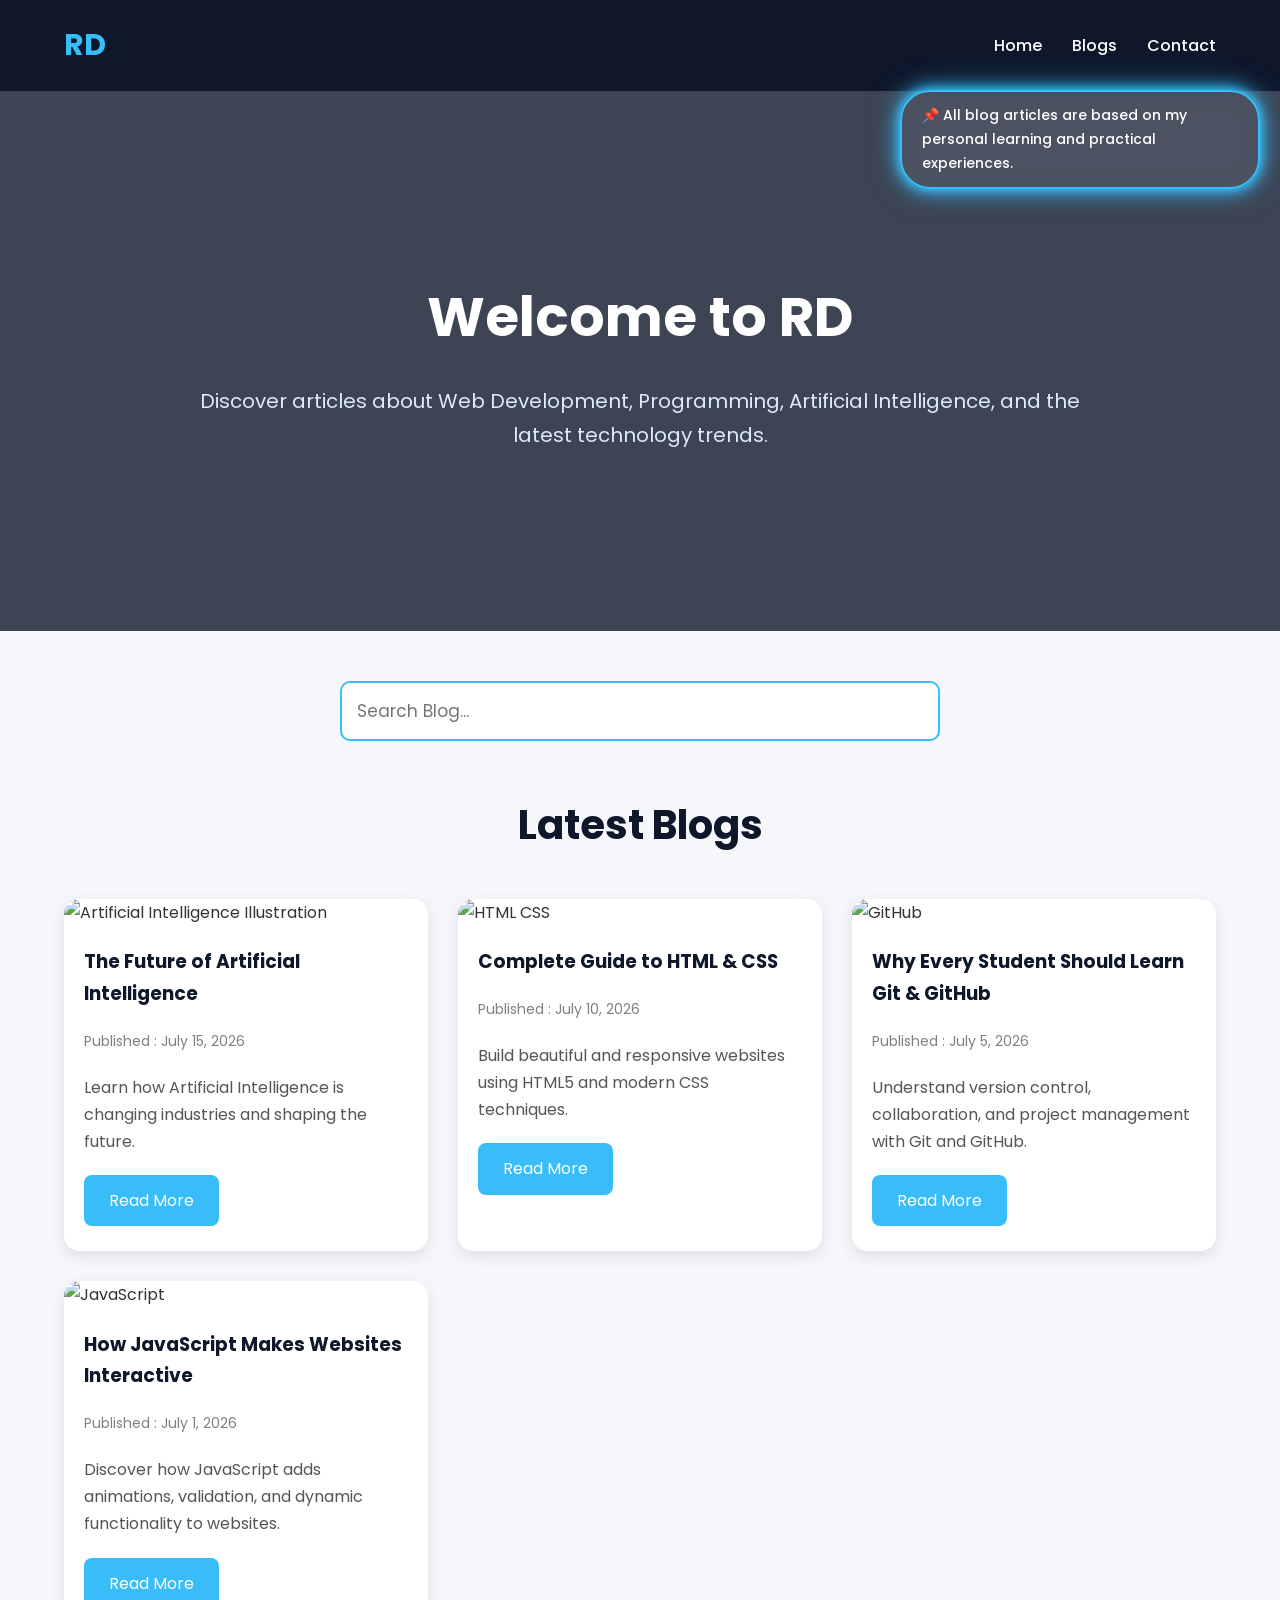
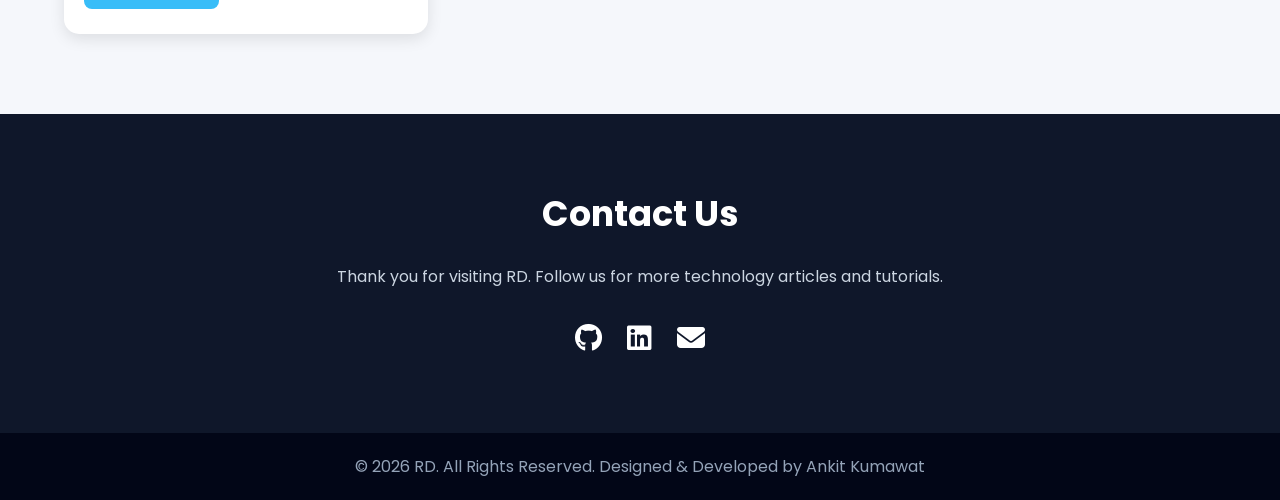
==== index.html @ 8419275a "Complete Internship Task 4" ====
<!DOCTYPE html>
<html lang="en">

<head>

    <meta charset="UTF-8">
    <meta name="viewport" content="width=device-width, initial-scale=1.0">
    <meta
    name="description"
   content="RD is a modern technology blog sharing articles on Artificial Intelligence, HTML, CSS, JavaScript, Git, and Web Development.">
    <title>RD | Blog Website</title>

    <!-- Google Font -->

    <link rel="preconnect" href="https://fonts.googleapis.com">

    <link rel="preconnect" href="https://fonts.gstatic.com" crossorigin>

    <link href="https://fonts.googleapis.com/css2?family=Poppins:wght@300;400;500;600;700&display=swap" rel="stylesheet">

    <!-- Font Awesome -->

    <link rel="stylesheet"
        href="https://cdnjs.cloudflare.com/ajax/libs/font-awesome/6.5.2/css/all.min.css">

       <!-- Transition Api use  -->
        <meta name="view-transition" content="same-origin">

    <link rel="stylesheet" href="style.css">

    <!-- favicon -->

      <link
      rel="icon"
       href="blog-bg.png">

</head>

<body>
    
    

    <!--  Navbar  -->

    <header>

        <nav class="navbar">

            <a href="index.html" class="logo"
            aria-label="RD Home">

    RD

</a>

            <ul class="nav-links">

                <li><a href="index.html">Home</a></li>

                <li><a href="#blogs">Blogs</a></li>

                <li><a href="#contact">Contact</a></li>

            </ul>

        </nav>

        

    </header>
   
     <!-- Floating Note -->
<div class="floating-note">

    📌 All blog articles are based on my personal learning and practical experiences.

</div>

   
    

    <!--  Hero  -->

    <section class="hero">

        <div class="hero-content">

            <h1>Welcome to RD</h1>

            <p>

                Discover articles about Web Development,
                Programming, Artificial Intelligence,
                and the latest technology trends.

            </p>

        </div>

    </section>

    <!--  Search  -->

    <section class="search-section">

        <input
            type="text"
            id="searchBox"
            placeholder="Search Blog..."
            onkeyup="searchPosts()">

    </section>

    <!--  Blog Section  -->

    <section id="blogs" class="blogs">

        <h2>Latest Blogs</h2>

        <div class="blog-container">

            <!-- Blog 1 -->
               <div class="blog-card">
            <img
          src="blog1.png"
          loading="lazy"
          alt="Artificial Intelligence Illustration">

                <h3>The Future of Artificial Intelligence</h3>

                <p class="date">
                    Published : July 15, 2026
                </p>

                <p >

                    Learn how Artificial Intelligence is
                    changing industries and shaping the future.

                </p>

                <a href="blog1.html" class="btn">
                    Read More
                </a>

            </div>

            <!-- Blog 2 -->

            <div class="blog-card">

                <img src="blog2.png" 
                loading="lazy"
                alt="HTML CSS">

                <h3>Complete Guide to HTML & CSS</h3>

                <p class="date">
                    Published : July 10, 2026
                </p>

                <p>

                    Build beautiful and responsive websites
                    using HTML5 and modern CSS techniques.

                </p>

                <a href="blog2.html" class="btn">
                    Read More
                </a>

            </div>

            <!-- Blog 3 -->

            <div class="blog-card">

                <img src="blog3.png" 
                loading="lazy"
                alt="GitHub">

                <h3>Why Every Student Should Learn Git & GitHub</h3>

                <p class="date">
                    Published : July 5, 2026
                </p>

                <p>

                    Understand version control,
                    collaboration, and project management
                    with Git and GitHub.

                </p>

                <a href="blog3.html" class="btn">
                    Read More
                </a>

            </div>

            <!-- Blog 4 -->

            <div class="blog-card">

                <img src="blog4.png"
                loading="lazy"
                 alt="JavaScript">

                <h3>How JavaScript Makes Websites Interactive</h3>

                <p class="date">
                    Published : July 1, 2026
                </p>

                <p>

                    Discover how JavaScript adds
                    animations, validation, and dynamic
                    functionality to websites.

                </p>

                <a href="blog4.html" class="btn">
                    Read More
                </a>

            </div>

        </div>

    </section>

    <!--  Contact -->

    <section id="contact" class="contact">

        <h2>Contact Us</h2>

        <p>

            Thank you for visiting RD.
            Follow us for more technology articles and tutorials.

        </p>

        <div class="social-links">

            <a href="https://github.com/Ankitkumawat1302"
             target="_blank"
             rel="noopener noreferrer">

                <i class="fab fa-github"></i>
            </a>

            <a href="https://www.linkedin.com/in/ankit-kumawat-8a05b1323"
            target="_blank"
            rel="noopener noreferrer" >
                <i class="fab fa-linkedin"></i>
            </a>

            <a href="mailto:ankitkumawat43657@gmail.com?subject=Meeting Request" 
            target="_blank"
            rel="noopener noreferrer">
                <i class="fas fa-envelope"></i>
            </a>

        </div>

    </section>

    <!-- Footer -->

    <footer>

        <p>

           © 2026 RD. All Rights Reserved.
Designed & Developed by Ankit Kumawat

        </p>

    </footer>

    
    <!-- JavaScript -->

    <script src="script.js"></script>

</body>

</html>
---- style.css ----
/* 
   Global Styles
*/

*{
    margin:0;
    padding:0;
    box-sizing:border-box;
    font-family:'Poppins',sans-serif;
    scroll-behavior:smooth;
}

body{
    background:#f5f7fb;
    color:#333;
    line-height:1.7;
}

/* 
   Navbar
 */

header{
    width:100%;
    background:#0f172a;
    position:sticky;
    top:0;
    z-index:1000;
}

.navbar{
    width:90%;
    margin:auto;
    display:flex;
    justify-content:space-between;
    align-items:center;
    padding:20px 0;
}

.logo{
    font-size:30px;
    font-weight:700;
    color:#38bdf8;

    text-decoration:none;
}

.nav-links{
    display:flex;
    list-style:none;
    gap:30px;
}

.nav-links a{
    text-decoration:none;
    color:white;
    font-weight:500;
    transition:.3s;
}

.nav-links a{

position:relative;

}

.nav-links a::after{

content:"";

position:absolute;

left:0;

bottom:-5px;

width:0;

height:2px;

background:#38bdf8;

transition:.3s;

}

.nav-links a:hover::after{

width:100%;

}

.nav-links a.active{

color:#38bdf8;

border-bottom:2px solid #38bdf8;

padding-bottom:4px;

}

/* 
   Hero Section
*/

.hero{
    height:60vh;
    min-height:60vh;
    background:linear-gradient(rgba(15,23,42,.8),
    rgba(15,23,42,.8)),
    url("blog-bg.jpg") center/cover;

    display:flex;
    justify-content:center;
    align-items:center;
    text-align:center;
    color:white;
}

.hero-content{
    width:70%;
}

.hero h1{
    font-size:55px;
    margin-bottom:20px;
}

.hero p{
    font-size:20px;
    color:#dbeafe;
}

/* 
   Search Box
 */

.search-section{
    margin:50px auto;
    text-align:center;
}

#searchBox{
    width:60%;
    max-width:600px;
    padding:15px;
    border:2px solid #38bdf8;
    transition:.3s;
    border-radius:10px;
    outline:none;
    font-size:17px;
}

#searchBox:focus{
    box-shadow:0 0 15px rgba(56,189,248,.3);
}

/*
   Blog Section
*/

.blogs{
    width:90%;
    margin:auto;
    padding-bottom:80px;
}

.blogs h2{
    text-align:center;
    margin-bottom:40px;
    color:#0f172a;
    font-size:40px;
}

.blog-container{

    display:grid;

    grid-template-columns:
    repeat(auto-fit,minmax(300px,1fr));

    gap:30px;
}

/* 
   Blog Card
*/
.blog-date{

    text-align:center;

}
.blog-image{

    width:100%;

    max-width:900px;

    display:block;

    margin:30px auto;

    border-radius:12px;

}

.blog-card{

    background:white;

    border-radius:15px;

    overflow:hidden;

    box-shadow:0 5px 15px rgba(0,0,0,.1);

    transition:.4s;

    display:block;
}

.blog-card:hover{

    transform:translateY(-10px);

    box-shadow:0 15px 25px rgba(0,0,0,.2);
}

.blog-card img{

    width:100%;

    height:220px;

    object-fit:cover;
}

.blog-card h3{

    margin:20px;

    color:#0f172a;
}

.blog-card .date{

    margin:0 20px;

    color:gray;

    font-size:14px;
}

.blog-card p{

    margin:20px;

    color:#555;
}

/* 
   Button
 */

.btn{

    display:inline-block;

    margin:0 20px 25px;

    padding:12px 25px;

    background:#38bdf8;

    color:white;

    text-decoration:none;

    border-radius:8px;

    transition:.3s;
}

.btn:hover{

    background:#0284c7;
}

/*
   Contact
*/

.contact{

    background:#0f172a;

    color:white;

    text-align:center;

    padding:70px 20px;
}

.contact h2{

    margin-bottom:20px;

    font-size:35px;
}

.contact p{

    margin-bottom:25px;

    color:#cbd5e1;
}

.social-links{

    display:flex;

    justify-content:center;

    gap:25px;
}

.social-links a{

    color:white;

    font-size:28px;

    transition:.3s;
}

.social-links a:hover{

    color:#38bdf8;

    transform:scale(1.2);
}

/*
   Footer
 */

footer{

    background:#020617;

    color:#94a3b8;

    text-align:center;

    padding:20px;
}

/*
   Responsive Design
*/

@media(max-width:768px){

.navbar{

    flex-direction:column;

    gap:20px;
}

.nav-links{

    flex-wrap:wrap;

    justify-content:center;
}

.hero{

    height:50vh;
}

.hero h1{

    font-size:38px;
}

.hero p{

    font-size:17px;
}

#searchBox{

    width:90%;
}

.blog-card img{

    height:200px;
}

 /* transition Use  */

 

::view-transition-old(root),
::view-transition-new(root){

    animation-duration:0.4s;

}

::view-transition-old(root){

    animation:fade-out 0.4s ease;

}

::view-transition-new(root){

    animation:fade-in 0.4s ease;

}

@keyframes fade-out{

    from{
        opacity:1;
    }

    to{
        opacity:0;
    }

}

@keyframes fade-in{

    from{
        opacity:0;
    }

    to{
        opacity:1;
    }

}

}

/*
   Floating Toast
 */


.floating-note{

    position:fixed;

    top:90px;

    right:20px;

    max-width:360px;

    padding:12px 20px;

    border:2px solid #38bdf8;

    border-radius:30px;

    background:rgba(255,255,255,.08);

    backdrop-filter:blur(10px);

    color:white;

    font-size:14px;

    font-weight:500;

    box-shadow:

    0 0 8px #38bdf8,

    0 0 18px #38bdf8,

    0 0 30px rgba(56,189,248,.6);

    animation:slideIn .8s ease;

    z-index:9999;

}

@keyframes slideIn{

    from{

        transform:translateX(100px);

        opacity:0;

    }

    to{

        transform:translateX(0);

        opacity:1;

    }

}

@media(max-width:768px){

.floating-note{

    right:10px;

    left:10px;

    max-width:none;

    top:80px;

    font-size:13px;

}

}
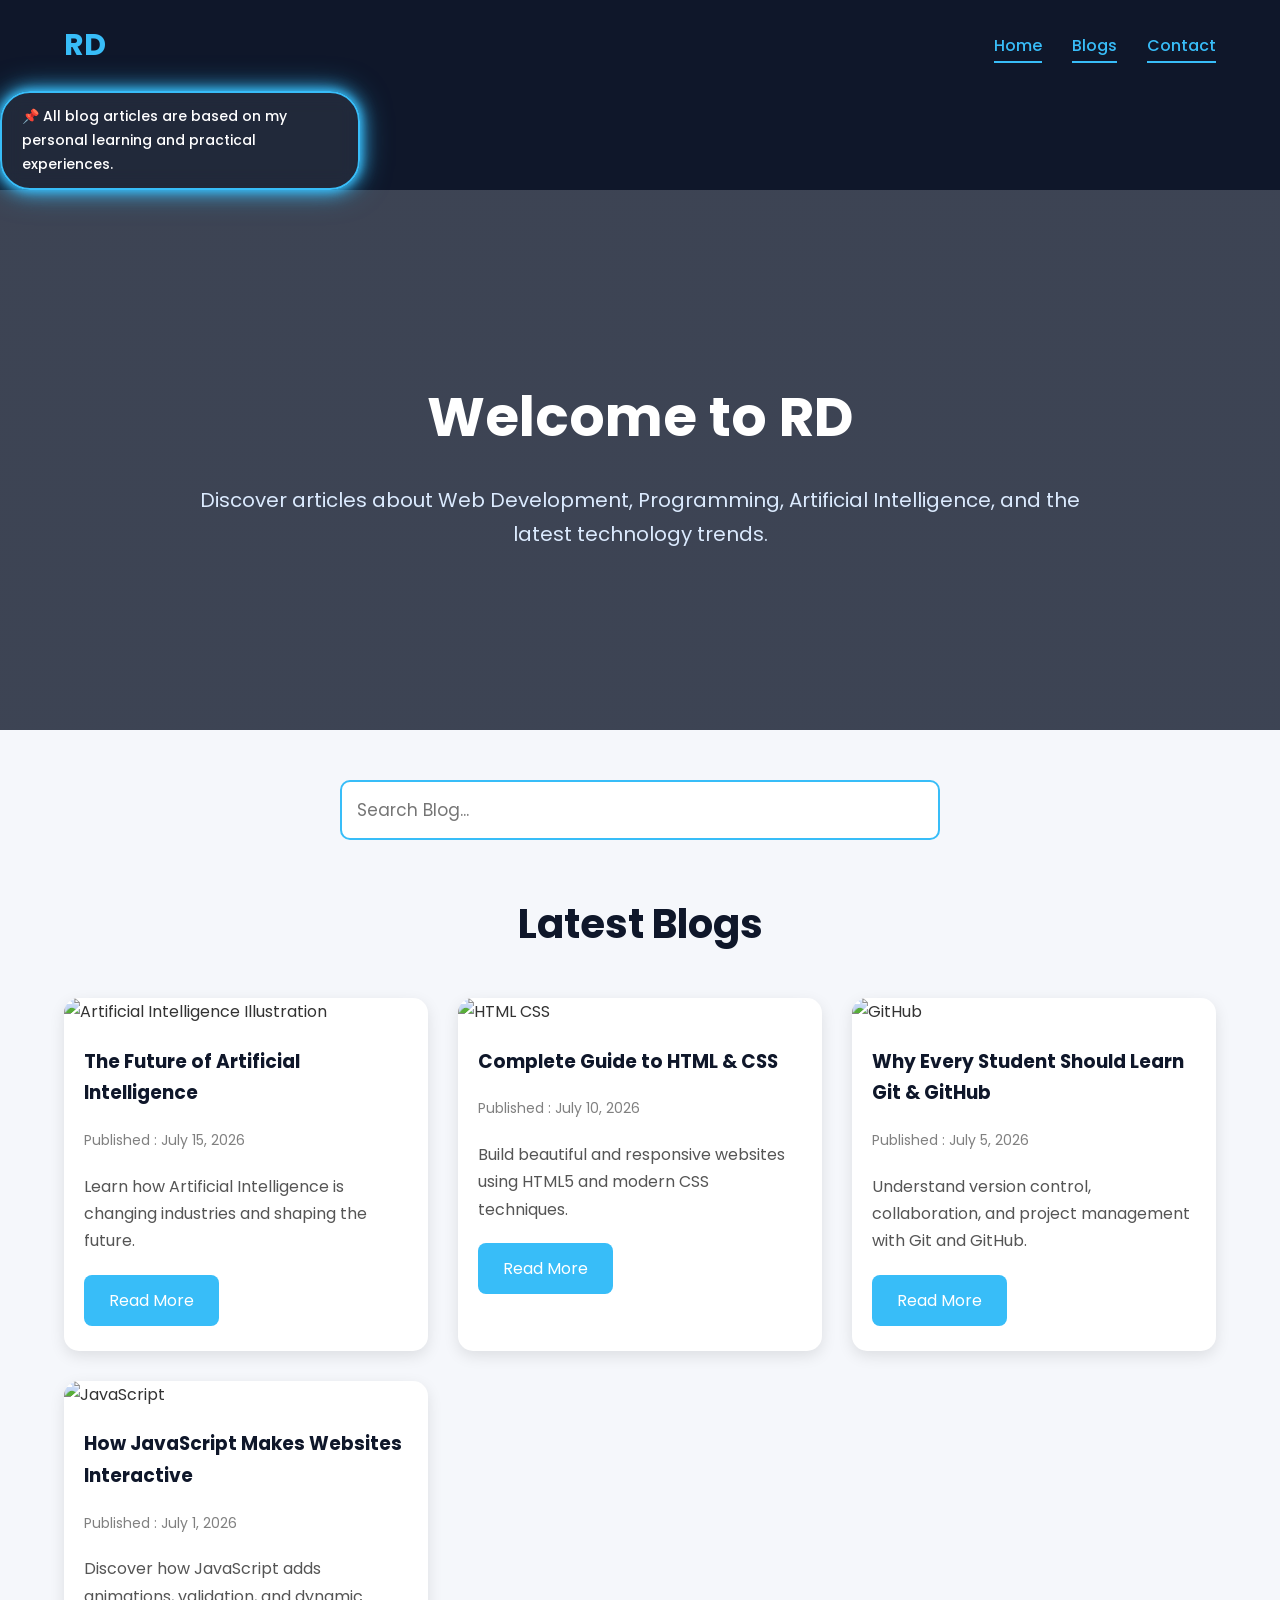
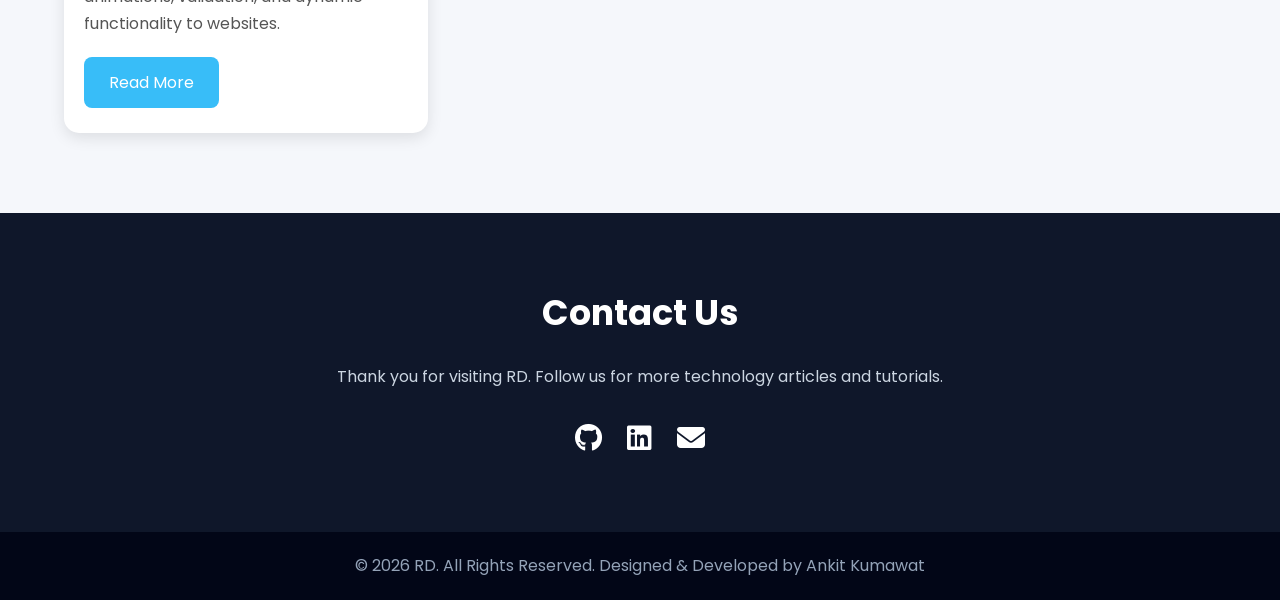
==== commit 088dc7a3: "Fixed the float massage" ====
--- a/index.html
+++ b/index.html
@@ -62,20 +62,21 @@
                 <li><a href="#contact">Contact</a></li>
 
             </ul>
+            
 
         </nav>
 
-        
+         <!-- Floating Note -->
+<div class="floating-note">
+
+    📌 All blog articles are based on my personal learning and practical experiences.
+
+</div>
+
 
     </header>
    
-     <!-- Floating Note -->
-<div class="floating-note">
-
-    📌 All blog articles are based on my personal learning and practical experiences.
-
-</div>
-
+    
    
     
 
@@ -98,6 +99,7 @@
         </div>
 
     </section>
+    
 
     <!--  Search  -->
 
--- a/style.css
+++ b/style.css
@@ -457,9 +457,9 @@
 
 .floating-note{
 
-    position:fixed;
-
-    top:90px;
+   
+
+    
 
     right:20px;
 
